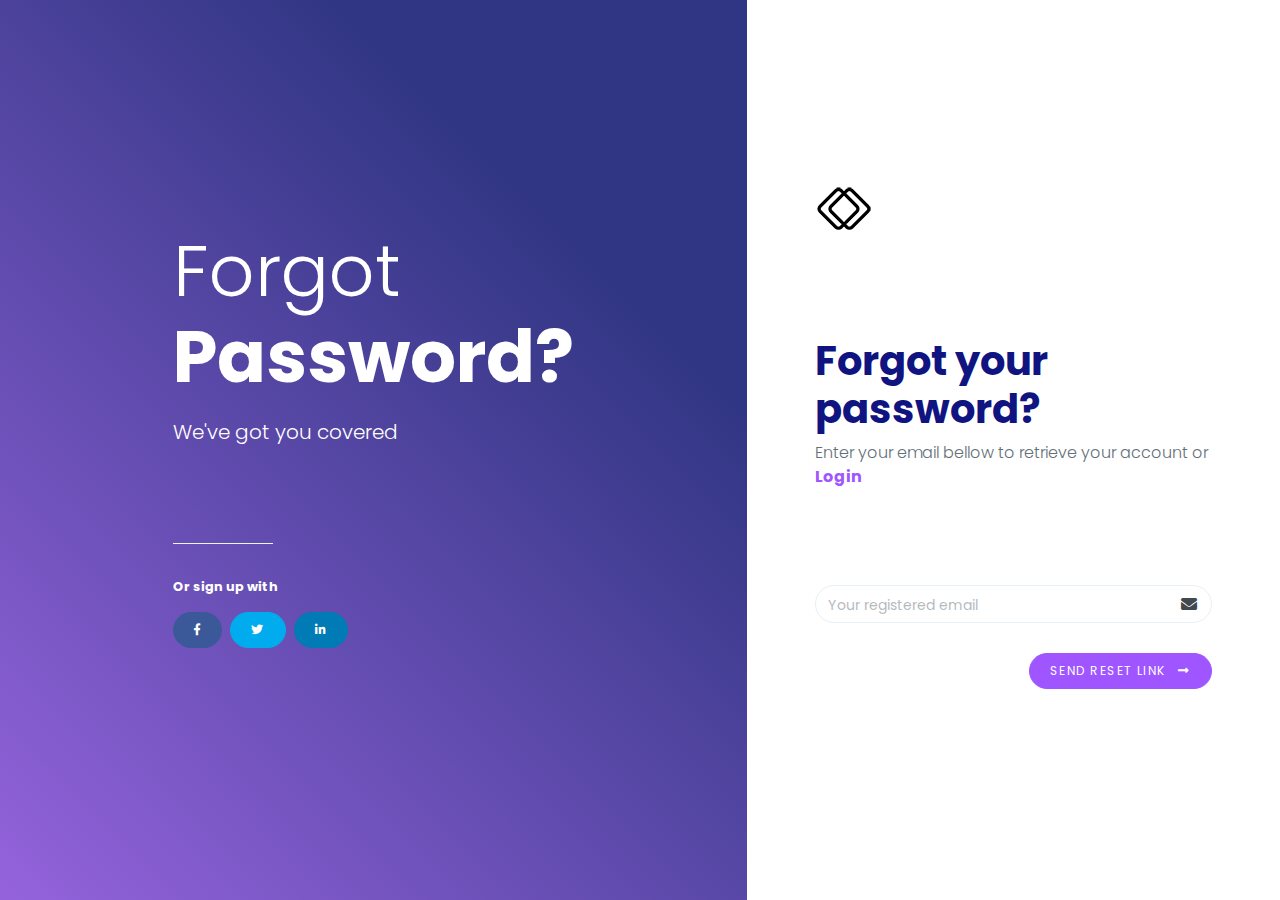
==== forgot.html @ 5815e065 "first commit" ====
<!doctype html>
<html lang="en">

<head>
	<meta charset="utf-8">
	<!--[if IE]><meta http-equiv="X-UA-Compatible" content="IE=edge" /><![endif]-->
	<title>Dashcore - Premium Software & Startup HTML</title>
	<meta name="description" content="">
	<meta name="viewport" content="width=device-width,initial-scale=1">
	<!-- Place favicon.ico in the root directory -->
	<link rel="apple-touch-icon" href="apple-touch-icon.png">
	<link rel="icon" href="favicon.ico">
	<link href="https://fonts.googleapis.com/css?family=Poppins:100,300,400,700,900" rel="stylesheet">
	<!-- <link href="https://fonts.googleapis.com/css?family=Open+Sans:300,400,700,800" rel="stylesheet"> -->
	<link href="https://fonts.googleapis.com/css?family=Caveat" rel="stylesheet">
	<!-- themeforest:css -->
	<link rel="stylesheet" href="css/aos.css">
	<link rel="stylesheet" href="css/bootstrap.css">
	<link rel="stylesheet" href="css/cookieconsent.min.css">
	<link rel="stylesheet" href="css/fontawesome-all.css">
	<link rel="stylesheet" href="css/helper.css">
	<link rel="stylesheet" href="css/magnific-popup.css">
	<link rel="stylesheet" href="css/odometer-theme-minimal.css">
	<link rel="stylesheet" href="css/pe-icon-7-stroke.css">
	<link rel="stylesheet" href="css/prettify.css">
	<link rel="stylesheet" href="css/simplebar.css">
	<link rel="stylesheet" href="css/smart_wizard.css">
	<link rel="stylesheet" href="css/smart_wizard_theme_arrows.css">
	<link rel="stylesheet" href="css/smart_wizard_theme_circles.css">
	<link rel="stylesheet" href="css/smart_wizard_theme_dots.css">
	<link rel="stylesheet" href="css/styles.css">
	<link rel="stylesheet" href="css/swiper.css">
	<!-- endinject -->
</head>

<body>
	<!--[if lt IE 8]>
<p class="browserupgrade">You are using an <strong>outdated</strong> browser. Please <a href="http://browsehappy.com/">upgrade your browser</a> to improve your experience.</p>
<![endif]-->
	<main>
		<div class="container-fluid">
			<div class="row align-items-center">
				<div class="col-md-6 col-lg-7 fullscreen-md d-flex justify-content-center align-items-center overlay gradient gradient-53 alpha-7 image-background cover" style="background-image:url(https://picsum.photos/1920/1200/?random&gravity=west)">
					<div class="content">
						<h2 class="display-4 display-md-3 color-1 mt-4 mt-md-0">Forgot
							<span class="bold d-block">Password?</span>
						</h2>
						<p class="lead color-1 alpha-5">We've got you covered</p>
						<hr class="mt-md-6 w-25">
						<div class="d-flex flex-column">
							<p class="small bold color-1">Or sign up with</p>
							<nav class="nav mb-4">
								<a class="btn btn-rounded btn-outline-2 brand-facebook mr-2" href="#">
									<i class="fab fa-facebook-f"></i>
								</a>
								<a class="btn btn-rounded btn-outline-2 brand-twitter mr-2" href="#">
									<i class="fab fa-twitter"></i>
								</a>
								<a class="btn btn-rounded btn-outline-2 brand-linkedin" href="#">
									<i class="fab fa-linkedin-in"></i>
								</a>
							</nav>
						</div>
					</div>
				</div>
				<div class="col-md-5 col-lg-4 mx-auto">
					<div class="forgot-form mt-5 mt-md-0">
						<img src="img/logo.png" class="logo img-responsive mb-4 mb-md-6" alt="">
						<h1 class="color-5 bold">Forgot your password?</h1>
						<p class="color-2 mt-0 mb-4 mb-md-6">Enter your email bellow to retrieve your account or
							<a href="login.html" class="accent bold">Login</a>
						</p>
						<form class="cozy" action="srv/login.php" data-validate-on="submit" novalidate>
							<div class="form-group has-icon">
								<input type="text" id="register_email" class="form-control form-control-rounded" placeholder="Your registered email">
								<i class="icon fas fa-envelope"></i>
							</div>
							<div class="form-group d-flex align-items-center justify-content-between">
								<button type="submit" class="btn btn-accent btn-rounded ml-auto">Send reset link
									<i class="fas fa-long-arrow-alt-right ml-2"></i>
								</button>
							</div>
						</form>
					</div>
				</div>
			</div>
		</div>
	</main>

	<!-- themeforest:js -->
	<script src="js/01.cookie-consent-util.js"></script>
	<script src="js/02.1.cookie-consent-themes.js"></script>
	<script src="js/02.2.cookie-consent-custom-css.js"></script>
	<script src="js/02.3.cookie-consent-informational.js"></script>
	<script src="js/02.4.cookie-consent-opt-out.js"></script>
	<script src="js/02.5.cookie-consent-opt-in.js"></script>
	<script src="js/02.6.cookie-consent-location.js"></script>

	<script src="js/jquery.js"></script>
	<script src="js/jquery.animatebar.js"></script>
	<script src="js/odometer.min.js"></script>
	<script src="js/simplebar.js"></script>
	<script src="js/swiper.js"></script>
	<script src="js/popper.js"></script>
	<script src="js/jquery.easing.min.js"></script>
	<script src="js/jquery.validate.js"></script>
	<script src="js/jquery.smartWizard.js"></script>
	<script src="js/bootstrap.js"></script>
	<script src="js/jquery.waypoints.js"></script>
	<script src="js/jquery.counterup.js"></script>
	<script src="js/modernizr-2.8.3.min.js"></script>
	<script src="js/aos.js"></script>
	<script src="js/particles.js"></script>
	<script src="js/typed.js"></script>
	<script src="js/prettify.js"></script>
	<script src="js/jquery.magnific-popup.js"></script>
	<script src="js/cookieconsent.min.js"></script>
	<script src="js/common-script.js"></script>
	<script src="js/forms.js"></script>
	<script src="js/site.js"></script>
	<!-- endinject -->
</body>

</html>
---- css/cookieconsent.min.css ----
.cc-window{opacity:1;transition:opacity 1s ease}.cc-window.cc-invisible{opacity:0}.cc-animate.cc-revoke{transition:transform 1s ease}.cc-animate.cc-revoke.cc-top{transform:translateY(-2em)}.cc-animate.cc-revoke.cc-bottom{transform:translateY(2em)}.cc-animate.cc-revoke.cc-active.cc-bottom,.cc-animate.cc-revoke.cc-active.cc-top,.cc-revoke:hover{transform:translateY(0)}.cc-grower{max-height:0;overflow:hidden;transition:max-height 1s}
.cc-link,.cc-revoke:hover{text-decoration:underline}.cc-revoke,.cc-window{position:fixed;overflow:hidden;box-sizing:border-box;font-family:Helvetica,Calibri,Arial,sans-serif;font-size:16px;line-height:1.5em;display:-ms-flexbox;display:flex;-ms-flex-wrap:nowrap;flex-wrap:nowrap;z-index:9999}.cc-window.cc-static{position:static}.cc-window.cc-floating{padding:2em;max-width:24em;-ms-flex-direction:column;flex-direction:column}.cc-window.cc-banner{padding:1em 1.8em;width:100%;-ms-flex-direction:row;flex-direction:row}.cc-revoke{padding:.5em}.cc-header{font-size:18px;font-weight:700}.cc-btn,.cc-close,.cc-link,.cc-revoke{cursor:pointer}.cc-link{opacity:.8;display:inline-block;padding:.2em}.cc-link:hover{opacity:1}.cc-link:active,.cc-link:visited{color:initial}.cc-btn{display:block;padding:.4em .8em;font-size:.9em;font-weight:700;border-width:2px;border-style:solid;text-align:center;white-space:nowrap}.cc-highlight .cc-btn:first-child{background-color:transparent;border-color:transparent}.cc-highlight .cc-btn:first-child:focus,.cc-highlight .cc-btn:first-child:hover{background-color:transparent;text-decoration:underline}.cc-close{display:block;position:absolute;top:.5em;right:.5em;font-size:1.6em;opacity:.9;line-height:.75}.cc-close:focus,.cc-close:hover{opacity:1}
.cc-revoke.cc-top{top:0;left:3em;border-bottom-left-radius:.5em;border-bottom-right-radius:.5em}.cc-revoke.cc-bottom{bottom:0;left:3em;border-top-left-radius:.5em;border-top-right-radius:.5em}.cc-revoke.cc-left{left:3em;right:unset}.cc-revoke.cc-right{right:3em;left:unset}.cc-top{top:1em}.cc-left{left:1em}.cc-right{right:1em}.cc-bottom{bottom:1em}.cc-floating>.cc-link{margin-bottom:1em}.cc-floating .cc-message{display:block;margin-bottom:1em}.cc-window.cc-floating .cc-compliance{-ms-flex:1 0 auto;flex:1 0 auto}.cc-window.cc-banner{-ms-flex-align:center;align-items:center}.cc-banner.cc-top{left:0;right:0;top:0}.cc-banner.cc-bottom{left:0;right:0;bottom:0}.cc-banner .cc-message{display:block;-ms-flex:1 1 auto;flex:1 1 auto;max-width:100%;margin-right:1em}.cc-compliance{display:-ms-flexbox;display:flex;-ms-flex-align:center;align-items:center;-ms-flex-line-pack:justify;align-content:space-between}.cc-floating .cc-compliance>.cc-btn{-ms-flex:1;flex:1}.cc-btn+.cc-btn{margin-left:.5em}
@media print{.cc-revoke,.cc-window{display:none}}@media screen and (max-width:900px){.cc-btn{white-space:normal}}@media screen and (max-width:414px) and (orientation:portrait),screen and (max-width:736px) and (orientation:landscape){.cc-window.cc-top{top:0}.cc-window.cc-bottom{bottom:0}.cc-window.cc-banner,.cc-window.cc-floating,.cc-window.cc-left,.cc-window.cc-right{left:0;right:0}.cc-window.cc-banner{-ms-flex-direction:column;flex-direction:column}.cc-window.cc-banner .cc-compliance{-ms-flex:1 1 auto;flex:1 1 auto}.cc-window.cc-floating{max-width:none}.cc-window .cc-message{margin-bottom:1em}.cc-window.cc-banner{-ms-flex-align:unset;align-items:unset}.cc-window.cc-banner .cc-message{margin-right:0}}
.cc-floating.cc-theme-classic{padding:1.2em;border-radius:5px}.cc-floating.cc-type-info.cc-theme-classic .cc-compliance{text-align:center;display:inline;-ms-flex:none;flex:none}.cc-theme-classic .cc-btn{border-radius:5px}.cc-theme-classic .cc-btn:last-child{min-width:140px}.cc-floating.cc-type-info.cc-theme-classic .cc-btn{display:inline-block}
.cc-theme-edgeless.cc-window{padding:0}.cc-floating.cc-theme-edgeless .cc-message{margin:2em 2em 1.5em}.cc-banner.cc-theme-edgeless .cc-btn{margin:0;padding:.8em 1.8em;height:100%}.cc-banner.cc-theme-edgeless .cc-message{margin-left:1em}.cc-floating.cc-theme-edgeless .cc-btn+.cc-btn{margin-left:0}
---- css/helper.css ----
/* HELPER CLASS 
 * -------------------------- */

/* FA based classes */

/*! Modified from font-awesome helper CSS classes - PIXEDEN
 *  Font Awesome 4.0.3 by @davegandy - http://fontawesome.io - @fontawesome
 *  License - http://fontawesome.io/license (CSS: MIT License)
 */

/* makes the font 33% larger relative to the icon container */
.pe-lg {
  font-size: 1.3333333333333333em;
  line-height: 0.75em;
  vertical-align: -15%;
}
.pe-2x {
  font-size: 2em;
}
.pe-3x {
  font-size: 3em;
}
.pe-4x {
  font-size: 4em;
}
.pe-5x {
  font-size: 5em;
}
.pe-fw {
  width: 1.2857142857142858em;
  text-align: center;
}
.pe-ul {
  padding-left: 0;
  margin-left: 2.142857142857143em;
  list-style-type: none;
}
.pe-ul > li {
  position: relative;
}
.pe-li {
  position: absolute;
  left: -2.142857142857143em;
  width: 2.142857142857143em;
  top: 0.14285714285714285em;
  text-align: center;
}
.pe-li.pe-lg {
  left: -1.8571428571428572em;
}
.pe-border {
  padding: .2em .25em .15em;
  border: solid 0.08em #eeeeee;
  border-radius: .1em;
}
.pull-right {
  float: right;
}
.pull-left {
  float: left;
}
.pe.pull-left {
  margin-right: .3em;
}
.pe.pull-right {
  margin-left: .3em;
}
.pe-spin {
  -webkit-animation: spin 2s infinite linear;
  -moz-animation: spin 2s infinite linear;
  -o-animation: spin 2s infinite linear;
  animation: spin 2s infinite linear;
}
@-moz-keyframes spin {
  0% {
    -moz-transform: rotate(0deg);
  }
  100% {
    -moz-transform: rotate(359deg);
  }
}
@-webkit-keyframes spin {
  0% {
    -webkit-transform: rotate(0deg);
  }
  100% {
    -webkit-transform: rotate(359deg);
  }
}
@-o-keyframes spin {
  0% {
    -o-transform: rotate(0deg);
  }
  100% {
    -o-transform: rotate(359deg);
  }
}
@-ms-keyframes spin {
  0% {
    -ms-transform: rotate(0deg);
  }
  100% {
    -ms-transform: rotate(359deg);
  }
}
@keyframes spin {
  0% {
    transform: rotate(0deg);
  }
  100% {
    transform: rotate(359deg);
  }
}
.pe-rotate-90 {
  filter: progid:DXImageTransform.Microsoft.BasicImage(rotation=1);
  -webkit-transform: rotate(90deg);
  -moz-transform: rotate(90deg);
  -ms-transform: rotate(90deg);
  -o-transform: rotate(90deg);
  transform: rotate(90deg);
}
.pe-rotate-180 {
  filter: progid:DXImageTransform.Microsoft.BasicImage(rotation=2);
  -webkit-transform: rotate(180deg);
  -moz-transform: rotate(180deg);
  -ms-transform: rotate(180deg);
  -o-transform: rotate(180deg);
  transform: rotate(180deg);
}
.pe-rotate-270 {
  filter: progid:DXImageTransform.Microsoft.BasicImage(rotation=3);
  -webkit-transform: rotate(270deg);
  -moz-transform: rotate(270deg);
  -ms-transform: rotate(270deg);
  -o-transform: rotate(270deg);
  transform: rotate(270deg);
}
.pe-flip-horizontal {
  filter: progid:DXImageTransform.Microsoft.BasicImage(rotation=0, mirror=1);
  -webkit-transform: scale(-1, 1);
  -moz-transform: scale(-1, 1);
  -ms-transform: scale(-1, 1);
  -o-transform: scale(-1, 1);
  transform: scale(-1, 1);
}
.pe-flip-vertical {
  filter: progid:DXImageTransform.Microsoft.BasicImage(rotation=2, mirror=1);
  -webkit-transform: scale(1, -1);
  -moz-transform: scale(1, -1);
  -ms-transform: scale(1, -1);
  -o-transform: scale(1, -1);
  transform: scale(1, -1);
}
.pe-stack {
  position: relative;
  display: inline-block;
  width: 2em;
  height: 2em;
  line-height: 2em;
  vertical-align: middle;
}
.pe-stack-1x,
.pe-stack-2x {
  position: absolute;
  left: 0;
  width: 100%;
  text-align: center;
}
.pe-stack-1x {
  line-height: inherit;
}
.pe-stack-2x {
  font-size: 2em;
}
.pe-inverse {
  color: #ffffff;
}

/* Custom classes / mods - PIXEDEN */
.pe-va {
  vertical-align: middle;
}

.pe-border {
  border: solid 0.08em #eaeaea;
}

[class^="pe-7s-"], [class*=" pe-7s-"] {
  display: inline-block;
}
---- css/odometer-theme-minimal.css ----
.odometer.odometer-auto-theme, .odometer.odometer-theme-minimal {
  display: inline-block;
  vertical-align: middle;
  *vertical-align: auto;
  *zoom: 1;
  *display: inline;
  position: relative;
}
.odometer.odometer-auto-theme .odometer-digit, .odometer.odometer-theme-minimal .odometer-digit {
  display: inline-block;
  vertical-align: middle;
  *vertical-align: auto;
  *zoom: 1;
  *display: inline;
  position: relative;
}
.odometer.odometer-auto-theme .odometer-digit .odometer-digit-spacer, .odometer.odometer-theme-minimal .odometer-digit .odometer-digit-spacer {
  display: inline-block;
  vertical-align: middle;
  *vertical-align: auto;
  *zoom: 1;
  *display: inline;
  visibility: hidden;
}
.odometer.odometer-auto-theme .odometer-digit .odometer-digit-inner, .odometer.odometer-theme-minimal .odometer-digit .odometer-digit-inner {
  text-align: left;
  display: block;
  position: absolute;
  top: 0;
  left: 0;
  right: 0;
  bottom: 0;
  overflow: hidden;
}
.odometer.odometer-auto-theme .odometer-digit .odometer-ribbon, .odometer.odometer-theme-minimal .odometer-digit .odometer-ribbon {
  display: block;
}
.odometer.odometer-auto-theme .odometer-digit .odometer-ribbon-inner, .odometer.odometer-theme-minimal .odometer-digit .odometer-ribbon-inner {
  display: block;
  -webkit-backface-visibility: hidden;
}
.odometer.odometer-auto-theme .odometer-digit .odometer-value, .odometer.odometer-theme-minimal .odometer-digit .odometer-value {
  display: block;
  -webkit-transform: translateZ(0);
}
.odometer.odometer-auto-theme .odometer-digit .odometer-value.odometer-last-value, .odometer.odometer-theme-minimal .odometer-digit .odometer-value.odometer-last-value {
  position: absolute;
}
.odometer.odometer-auto-theme.odometer-animating-up .odometer-ribbon-inner, .odometer.odometer-theme-minimal.odometer-animating-up .odometer-ribbon-inner {
  -webkit-transition: -webkit-transform 2s;
  -moz-transition: -moz-transform 2s;
  -ms-transition: -ms-transform 2s;
  -o-transition: -o-transform 2s;
  transition: transform 2s;
}
.odometer.odometer-auto-theme.odometer-animating-up.odometer-animating .odometer-ribbon-inner, .odometer.odometer-theme-minimal.odometer-animating-up.odometer-animating .odometer-ribbon-inner {
  -webkit-transform: translateY(-100%);
  -moz-transform: translateY(-100%);
  -ms-transform: translateY(-100%);
  -o-transform: translateY(-100%);
  transform: translateY(-100%);
}
.odometer.odometer-auto-theme.odometer-animating-down .odometer-ribbon-inner, .odometer.odometer-theme-minimal.odometer-animating-down .odometer-ribbon-inner {
  -webkit-transform: translateY(-100%);
  -moz-transform: translateY(-100%);
  -ms-transform: translateY(-100%);
  -o-transform: translateY(-100%);
  transform: translateY(-100%);
}
.odometer.odometer-auto-theme.odometer-animating-down.odometer-animating .odometer-ribbon-inner, .odometer.odometer-theme-minimal.odometer-animating-down.odometer-animating .odometer-ribbon-inner {
  -webkit-transition: -webkit-transform 2s;
  -moz-transition: -moz-transform 2s;
  -ms-transition: -ms-transform 2s;
  -o-transition: -o-transform 2s;
  transition: transform 2s;
  -webkit-transform: translateY(0);
  -moz-transform: translateY(0);
  -ms-transform: translateY(0);
  -o-transform: translateY(0);
  transform: translateY(0);
}
---- css/pe-icon-7-stroke.css ----
@font-face {
	font-family: 'Pe-icon-7-stroke';
	src:url('../fonts/Pe-icon-7-stroke.eot?d7yf1v');
	src:url('../fonts/Pe-icon-7-stroke.eot?#iefixd7yf1v') format('embedded-opentype'),
		url('../fonts/Pe-icon-7-stroke.woff?d7yf1v') format('woff'),
		url('../fonts/Pe-icon-7-stroke.ttf?d7yf1v') format('truetype'),
		url('../fonts/Pe-icon-7-stroke.svg?d7yf1v#Pe-icon-7-stroke') format('svg');
	font-weight: normal;
	font-style: normal;
}

[class^="pe-7s-"], [class*=" pe-7s-"] {
	display: inline-block;
	font-family: 'Pe-icon-7-stroke';
	speak: none;
	font-style: normal;
	font-weight: normal;
	font-variant: normal;
	text-transform: none;
	line-height: 1;

	/* Better Font Rendering =========== */
	-webkit-font-smoothing: antialiased;
	-moz-osx-font-smoothing: grayscale;
}

.pe-7s-album:before {
	content: "\e6aa";
}
.pe-7s-arc:before {
	content: "\e6ab";
}
.pe-7s-back-2:before {
	content: "\e6ac";
}
.pe-7s-bandaid:before {
	content: "\e6ad";
}
.pe-7s-car:before {
	content: "\e6ae";
}
.pe-7s-diamond:before {
	content: "\e6af";
}
.pe-7s-door-lock:before {
	content: "\e6b0";
}
.pe-7s-eyedropper:before {
	content: "\e6b1";
}
.pe-7s-female:before {
	content: "\e6b2";
}
.pe-7s-gym:before {
	content: "\e6b3";
}
.pe-7s-hammer:before {
	content: "\e6b4";
}
.pe-7s-headphones:before {
	content: "\e6b5";
}
.pe-7s-helm:before {
	content: "\e6b6";
}
.pe-7s-hourglass:before {
	content: "\e6b7";
}
.pe-7s-leaf:before {
	content: "\e6b8";
}
.pe-7s-magic-wand:before {
	content: "\e6b9";
}
.pe-7s-male:before {
	content: "\e6ba";
}
.pe-7s-map-2:before {
	content: "\e6bb";
}
.pe-7s-next-2:before {
	content: "\e6bc";
}
.pe-7s-paint-bucket:before {
	content: "\e6bd";
}
.pe-7s-pendrive:before {
	content: "\e6be";
}
.pe-7s-photo:before {
	content: "\e6bf";
}
.pe-7s-piggy:before {
	content: "\e6c0";
}
.pe-7s-plugin:before {
	content: "\e6c1";
}
.pe-7s-refresh-2:before {
	content: "\e6c2";
}
.pe-7s-rocket:before {
	content: "\e6c3";
}
.pe-7s-settings:before {
	content: "\e6c4";
}
.pe-7s-shield:before {
	content: "\e6c5";
}
.pe-7s-smile:before {
	content: "\e6c6";
}
.pe-7s-usb:before {
	content: "\e6c7";
}
.pe-7s-vector:before {
	content: "\e6c8";
}
.pe-7s-wine:before {
	content: "\e6c9";
}
.pe-7s-cloud-upload:before {
	content: "\e68a";
}
.pe-7s-cash:before {
	content: "\e68c";
}
.pe-7s-close:before {
	content: "\e680";
}
.pe-7s-bluetooth:before {
	content: "\e68d";
}
.pe-7s-cloud-download:before {
	content: "\e68b";
}
.pe-7s-way:before {
	content: "\e68e";
}
.pe-7s-close-circle:before {
	content: "\e681";
}
.pe-7s-id:before {
	content: "\e68f";
}
.pe-7s-angle-up:before {
	content: "\e682";
}
.pe-7s-wristwatch:before {
	content: "\e690";
}
.pe-7s-angle-up-circle:before {
	content: "\e683";
}
.pe-7s-world:before {
	content: "\e691";
}
.pe-7s-angle-right:before {
	content: "\e684";
}
.pe-7s-volume:before {
	content: "\e692";
}
.pe-7s-angle-right-circle:before {
	content: "\e685";
}
.pe-7s-users:before {
	content: "\e693";
}
.pe-7s-angle-left:before {
	content: "\e686";
}
.pe-7s-user-female:before {
	content: "\e694";
}
.pe-7s-angle-left-circle:before {
	content: "\e687";
}
.pe-7s-up-arrow:before {
	content: "\e695";
}
.pe-7s-angle-down:before {
	content: "\e688";
}
.pe-7s-switch:before {
	content: "\e696";
}
.pe-7s-angle-down-circle:before {
	content: "\e689";
}
.pe-7s-scissors:before {
	content: "\e697";
}
.pe-7s-wallet:before {
	content: "\e600";
}
.pe-7s-safe:before {
	content: "\e698";
}
.pe-7s-volume2:before {
	content: "\e601";
}
.pe-7s-volume1:before {
	content: "\e602";
}
.pe-7s-voicemail:before {
	content: "\e603";
}
.pe-7s-video:before {
	content: "\e604";
}
.pe-7s-user:before {
	content: "\e605";
}
.pe-7s-upload:before {
	content: "\e606";
}
.pe-7s-unlock:before {
	content: "\e607";
}
.pe-7s-umbrella:before {
	content: "\e608";
}
.pe-7s-trash:before {
	content: "\e609";
}
.pe-7s-tools:before {
	content: "\e60a";
}
.pe-7s-timer:before {
	content: "\e60b";
}
.pe-7s-ticket:before {
	content: "\e60c";
}
.pe-7s-target:before {
	content: "\e60d";
}
.pe-7s-sun:before {
	content: "\e60e";
}
.pe-7s-study:before {
	content: "\e60f";
}
.pe-7s-stopwatch:before {
	content: "\e610";
}
.pe-7s-star:before {
	content: "\e611";
}
.pe-7s-speaker:before {
	content: "\e612";
}
.pe-7s-signal:before {
	content: "\e613";
}
.pe-7s-shuffle:before {
	content: "\e614";
}
.pe-7s-shopbag:before {
	content: "\e615";
}
.pe-7s-share:before {
	content: "\e616";
}
.pe-7s-server:before {
	content: "\e617";
}
.pe-7s-search:before {
	content: "\e618";
}
.pe-7s-film:before {
	content: "\e6a5";
}
.pe-7s-science:before {
	content: "\e619";
}
.pe-7s-disk:before {
	content: "\e6a6";
}
.pe-7s-ribbon:before {
	content: "\e61a";
}
.pe-7s-repeat:before {
	content: "\e61b";
}
.pe-7s-refresh:before {
	content: "\e61c";
}
.pe-7s-add-user:before {
	content: "\e6a9";
}
.pe-7s-refresh-cloud:before {
	content: "\e61d";
}
.pe-7s-paperclip:before {
	content: "\e69c";
}
.pe-7s-radio:before {
	content: "\e61e";
}
.pe-7s-note2:before {
	content: "\e69d";
}
.pe-7s-print:before {
	content: "\e61f";
}
.pe-7s-network:before {
	content: "\e69e";
}
.pe-7s-prev:before {
	content: "\e620";
}
.pe-7s-mute:before {
	content: "\e69f";
}
.pe-7s-power:before {
	content: "\e621";
}
.pe-7s-medal:before {
	content: "\e6a0";
}
.pe-7s-portfolio:before {
	content: "\e622";
}
.pe-7s-like2:before {
	content: "\e6a1";
}
.pe-7s-plus:before {
	content: "\e623";
}
.pe-7s-left-arrow:before {
	content: "\e6a2";
}
.pe-7s-play:before {
	content: "\e624";
}
.pe-7s-key:before {
	content: "\e6a3";
}
.pe-7s-plane:before {
	content: "\e625";
}
.pe-7s-joy:before {
	content: "\e6a4";
}
.pe-7s-photo-gallery:before {
	content: "\e626";
}
.pe-7s-pin:before {
	content: "\e69b";
}
.pe-7s-phone:before {
	content: "\e627";
}
.pe-7s-plug:before {
	content: "\e69a";
}
.pe-7s-pen:before {
	content: "\e628";
}
.pe-7s-right-arrow:before {
	content: "\e699";
}
.pe-7s-paper-plane:before {
	content: "\e629";
}
.pe-7s-delete-user:before {
	content: "\e6a7";
}
.pe-7s-paint:before {
	content: "\e62a";
}
.pe-7s-bottom-arrow:before {
	content: "\e6a8";
}
.pe-7s-notebook:before {
	content: "\e62b";
}
.pe-7s-note:before {
	content: "\e62c";
}
.pe-7s-next:before {
	content: "\e62d";
}
.pe-7s-news-paper:before {
	content: "\e62e";
}
.pe-7s-musiclist:before {
	content: "\e62f";
}
.pe-7s-music:before {
	content: "\e630";
}
.pe-7s-mouse:before {
	content: "\e631";
}
.pe-7s-more:before {
	content: "\e632";
}
.pe-7s-moon:before {
	content: "\e633";
}
.pe-7s-monitor:before {
	content: "\e634";
}
.pe-7s-micro:before {
	content: "\e635";
}
.pe-7s-menu:before {
	content: "\e636";
}
.pe-7s-map:before {
	content: "\e637";
}
.pe-7s-map-marker:before {
	content: "\e638";
}
.pe-7s-mail:before {
	content: "\e639";
}
.pe-7s-mail-open:before {
	content: "\e63a";
}
.pe-7s-mail-open-file:before {
	content: "\e63b";
}
.pe-7s-magnet:before {
	content: "\e63c";
}
.pe-7s-loop:before {
	content: "\e63d";
}
.pe-7s-look:before {
	content: "\e63e";
}
.pe-7s-lock:before {
	content: "\e63f";
}
.pe-7s-lintern:before {
	content: "\e640";
}
.pe-7s-link:before {
	content: "\e641";
}
.pe-7s-like:before {
	content: "\e642";
}
.pe-7s-light:before {
	content: "\e643";
}
.pe-7s-less:before {
	content: "\e644";
}
.pe-7s-keypad:before {
	content: "\e645";
}
.pe-7s-junk:before {
	content: "\e646";
}
.pe-7s-info:before {
	content: "\e647";
}
.pe-7s-home:before {
	content: "\e648";
}
.pe-7s-help2:before {
	content: "\e649";
}
.pe-7s-help1:before {
	content: "\e64a";
}
.pe-7s-graph3:before {
	content: "\e64b";
}
.pe-7s-graph2:before {
	content: "\e64c";
}
.pe-7s-graph1:before {
	content: "\e64d";
}
.pe-7s-graph:before {
	content: "\e64e";
}
.pe-7s-global:before {
	content: "\e64f";
}
.pe-7s-gleam:before {
	content: "\e650";
}
.pe-7s-glasses:before {
	content: "\e651";
}
.pe-7s-gift:before {
	content: "\e652";
}
.pe-7s-folder:before {
	content: "\e653";
}
.pe-7s-flag:before {
	content: "\e654";
}
.pe-7s-filter:before {
	content: "\e655";
}
.pe-7s-file:before {
	content: "\e656";
}
.pe-7s-expand1:before {
	content: "\e657";
}
.pe-7s-exapnd2:before {
	content: "\e658";
}
.pe-7s-edit:before {
	content: "\e659";
}
.pe-7s-drop:before {
	content: "\e65a";
}
.pe-7s-drawer:before {
	content: "\e65b";
}
.pe-7s-download:before {
	content: "\e65c";
}
.pe-7s-display2:before {
	content: "\e65d";
}
.pe-7s-display1:before {
	content: "\e65e";
}
.pe-7s-diskette:before {
	content: "\e65f";
}
.pe-7s-date:before {
	content: "\e660";
}
.pe-7s-cup:before {
	content: "\e661";
}
.pe-7s-culture:before {
	content: "\e662";
}
.pe-7s-crop:before {
	content: "\e663";
}
.pe-7s-credit:before {
	content: "\e664";
}
.pe-7s-copy-file:before {
	content: "\e665";
}
.pe-7s-config:before {
	content: "\e666";
}
.pe-7s-compass:before {
	content: "\e667";
}
.pe-7s-comment:before {
	content: "\e668";
}
.pe-7s-coffee:before {
	content: "\e669";
}
.pe-7s-cloud:before {
	content: "\e66a";
}
.pe-7s-clock:before {
	content: "\e66b";
}
.pe-7s-check:before {
	content: "\e66c";
}
.pe-7s-chat:before {
	content: "\e66d";
}
.pe-7s-cart:before {
	content: "\e66e";
}
.pe-7s-camera:before {
	content: "\e66f";
}
.pe-7s-call:before {
	content: "\e670";
}
.pe-7s-calculator:before {
	content: "\e671";
}
.pe-7s-browser:before {
	content: "\e672";
}
.pe-7s-box2:before {
	content: "\e673";
}
.pe-7s-box1:before {
	content: "\e674";
}
.pe-7s-bookmarks:before {
	content: "\e675";
}
.pe-7s-bicycle:before {
	content: "\e676";
}
.pe-7s-bell:before {
	content: "\e677";
}
.pe-7s-battery:before {
	content: "\e678";
}
.pe-7s-ball:before {
	content: "\e679";
}
.pe-7s-back:before {
	content: "\e67a";
}
.pe-7s-attention:before {
	content: "\e67b";
}
.pe-7s-anchor:before {
	content: "\e67c";
}
.pe-7s-albums:before {
	content: "\e67d";
}
.pe-7s-alarm:before {
	content: "\e67e";
}
.pe-7s-airplay:before {
	content: "\e67f";
}
---- css/prettify.css ----
/**
 * @license
 * Copyright (C) 2015 Google Inc.
 *
 * Licensed under the Apache License, Version 2.0 (the "License");
 * you may not use this file except in compliance with the License.
 * You may obtain a copy of the License at
 *
 *      http://www.apache.org/licenses/LICENSE-2.0
 *
 * Unless required by applicable law or agreed to in writing, software
 * distributed under the License is distributed on an "AS IS" BASIS,
 * WITHOUT WARRANTIES OR CONDITIONS OF ANY KIND, either express or implied.
 * See the License for the specific language governing permissions and
 * limitations under the License.
 */

/* Pretty printing styles. Used with prettify.js. */


/* SPAN elements with the classes below are added by prettyprint. */
.pln { color: #000 }  /* plain text */

@media screen {
  .str { color: #080 }  /* string content */
  .kwd { color: #008 }  /* a keyword */
  .com { color: #800 }  /* a comment */
  .typ { color: #606 }  /* a type name */
  .lit { color: #066 }  /* a literal value */
  /* punctuation, lisp open bracket, lisp close bracket */
  .pun, .opn, .clo { color: #660 }
  .tag { color: #008 }  /* a markup tag name */
  .atn { color: #606 }  /* a markup attribute name */
  .atv { color: #080 }  /* a markup attribute value */
  .dec, .var { color: #606 }  /* a declaration; a variable name */
  .fun { color: red }  /* a function name */
}

/* Use higher contrast and text-weight for printable form. */
@media print, projection {
  .str { color: #060 }
  .kwd { color: #006; font-weight: bold }
  .com { color: #600; font-style: italic }
  .typ { color: #404; font-weight: bold }
  .lit { color: #044 }
  .pun, .opn, .clo { color: #440 }
  .tag { color: #006; font-weight: bold }
  .atn { color: #404 }
  .atv { color: #060 }
}

/* Put a border around prettyprinted code snippets. */
pre.prettyprint { padding: 2px; border: 1px solid #888 }

/* Specify class=linenums on a pre to get line numbering */
ol.linenums { margin-top: 0; margin-bottom: 0 } /* IE indents via margin-left */
li.L0,
li.L1,
li.L2,
li.L3,
li.L5,
li.L6,
li.L7,
li.L8 { list-style-type: none }
/* Alternate shading for lines */
li.L1,
li.L3,
li.L5,
li.L7,
li.L9 { background: #eee }
---- css/simplebar.css ----
/*!
 * 
 *         SimpleBar.js - v2.6.1
 *         Scrollbars, simpler.
 *         https://grsmto.github.io/simplebar/
 *         
 *         Made by Adrien Grsmto from a fork by Jonathan Nicol
 *         Under MIT License
 *       
 */
[data-simplebar] {
    position: relative;
    z-index: 0;
    overflow: hidden!important;
    max-height: inherit;
    -webkit-overflow-scrolling: touch; /* Trigger native scrolling for mobile, if not supported, plugin is used. */
}

[data-simplebar="init"] {
    display: -webkit-box;
    display: -ms-flexbox;
    display: flex;
}

.simplebar-scroll-content {
    overflow-x: hidden!important;
    overflow-y: scroll;
    min-width: 100%!important;
    max-height: inherit!important;
    -webkit-box-sizing: content-box!important;
            box-sizing: content-box!important;
}

.simplebar-content {
    overflow-y: hidden!important;
    overflow-x: scroll;
    -webkit-box-sizing: border-box!important;
            box-sizing: border-box!important;
    min-height: 100%!important;
}

.simplebar-track {
    z-index: 1;
    position: absolute;
    right: 0;
    bottom: 0;
    width: 11px;
}

.simplebar-scrollbar {
    position: absolute;
    right: 2px;
    width: 7px;
    min-height: 10px;
}

.simplebar-scrollbar:before {
    position: absolute;
    content: "";
    background: black;
    border-radius: 7px;
    left: 0;
    right: 0;
    opacity: 0;
    -webkit-transition: opacity 0.2s linear;
    transition: opacity 0.2s linear;
}

.simplebar-track:hover .simplebar-scrollbar:before,
.simplebar-track .simplebar-scrollbar.visible:before {
    /* When hovered, remove all transitions from drag handle */
    opacity: 0.5;
    -webkit-transition: opacity 0 linear;
    transition: opacity 0 linear;
}

.simplebar-track.vertical {
    top: 0;
}

.simplebar-track.vertical .simplebar-scrollbar:before {
    top: 2px;
    bottom: 2px;
}

.simplebar-track.horizontal {
    left: 0;
    width: auto;
    height: 11px;
}

.simplebar-track.horizontal .simplebar-scrollbar:before {
    height: 100%;
    left: 2px;
    right: 2px;
}

.horizontal.simplebar-track .simplebar-scrollbar {
    right: auto;
    top: 2px;
    height: 7px;
    min-height: 0;
    min-width: 10px;
    width: auto;
}
---- css/smart_wizard.css ----
/*!
 * SmartWizard v4.3.x
 * jQuery Wizard Plugin
 * http://www.techlaboratory.net/smartwizard
 *
 * Created by Dipu Raj
 * http://dipuraj.me
 *
 * Licensed under the terms of MIT License
 * https://github.com/techlab/SmartWizard/blob/master/LICENSE
 */

/* SmartWizard Basic CSS */
.sw-main {
    position: relative;
    display: block;
    margin: 0;
    padding: 0;
    border-radius: .25rem!important;
}

.sw-main .sw-container {
    display: block;
    margin: 0;
    padding: 0;
    position: relative;
}

.sw-main .step-content {
    display: none;
    position: relative;
    margin: 0;
}

.sw-main .sw-toolbar {
    margin-left: 0;
}

/* SmartWizard Theme: White */
.sw-theme-default {
    -webkit-box-shadow: 0px 1px 3px rgba(0, 0, 0, 0.3);
    box-shadow: 0px 1px 3px rgba(0, 0, 0, 0.3);
}

.sw-theme-default .sw-container {
    min-height: 250px;
}

.sw-theme-default .step-content {
    padding: 10px;
    border: 0px solid #D4D4D4;
    background-color: #FFF;
    text-align: left;
}

.sw-theme-default .sw-toolbar {
    background: #f9f9f9;
    border-radius: 0 !important;
    padding-left: 10px;
    padding-right: 10px;
    padding: 10px;
    margin-bottom: 0 !important;
}

.sw-theme-default .sw-toolbar-top {
    border-bottom-color: #ddd !important;
}

.sw-theme-default .sw-toolbar-bottom {
    border-top-color: #ddd !important;
}

.sw-theme-default > ul.step-anchor > li {
    position: relative;
    margin-right: 2px;
}

.sw-theme-default > ul.step-anchor > li > a, .sw-theme-default > ul.step-anchor > li > a:hover {
    border: none !important;
    color: #bbb;
    text-decoration: none;
    outline-style: none;
    background: transparent !important;
    border: none !important;
    cursor: not-allowed;
}

.sw-theme-default > ul.step-anchor > li.clickable > a:hover {
    color: #4285F4 !important;
    background: transparent !important;
    cursor: pointer;
}

.sw-theme-default > ul.step-anchor > li > a::after {
    content: "";
    background: #4285F4;
    height: 2px;
    position: absolute;
    width: 100%;
    left: 0px;
    bottom: 0px;
    -webkit-transition: all 250ms ease 0s;
    transition: all 250ms ease 0s;
    -webkit-transform: scale(0);
    -ms-transform: scale(0);
    transform: scale(0);
}

.sw-theme-default > ul.step-anchor > li.active > a {
    border: none !important;
    color: #4285F4 !important;
    background: transparent !important;
    cursor: pointer;
}

.sw-theme-default > ul.step-anchor > li.active > a::after {
    -webkit-transform: scale(1);
    -ms-transform: scale(1);
    transform: scale(1);
}

.sw-theme-default > ul.step-anchor > li.done > a {
    border: none !important;
    color: #000 !important;
    background: transparent !important;
    cursor: pointer;
}

.sw-theme-default > ul.step-anchor > li.done > a::after {
    background: #5cb85c;
    -webkit-transform: scale(1);
    -ms-transform: scale(1);
    transform: scale(1);
}

.sw-theme-default > ul.step-anchor > li.danger > a {
    border: none !important;
    color: #d9534f !important;
    /* background: #d9534f !important; */
    cursor: pointer;
}

.sw-theme-default > ul.step-anchor > li.danger > a::after {
    background: #d9534f;
    border-left-color: #f8d7da;
    -webkit-transform: scale(1);
    -ms-transform: scale(1);
    transform: scale(1);
}

.sw-theme-default > ul.step-anchor > li.disabled > a, .sw-theme-default > ul.step-anchor > li.disabled > a:hover {
    color: #eee !important;
    cursor: not-allowed;
}

/* Responsive CSS */
@media screen and (max-width: 768px) {
    .sw-theme-default > .nav-tabs > li {
        float: none !important;
    }
}

/* Common Loader */
.sw-loading::after {
    position: absolute;
    display: block;
    opacity: 1;
    content: "";
    top: 0;
    left: 0;
    height: 100%;
    width: 100%;
    background: rgba(255,255,255,.7);
    -webkit-transition: all .2s ease;
    transition: all .2s ease;
    z-index: 2;
}

.sw-loading::before {
    content: '';
    display: inline-block;
    position: absolute;
    top: 50%;
    left: 50%;
    z-index: 10;
    border: 10px solid #f3f3f3;
    border-radius: 50%;
    border-top: 10px solid #3498db;
    width: 80px;
    height: 80px;
    margin-top: -40px;
    margin-left: -40px;
    -webkit-animation: spin 1s linear infinite;
 /* Safari */
    animation: spin 1s linear infinite;
}

/* Safari */
@-webkit-keyframes spin {
    0% {
        -webkit-transform: rotate(0deg);
    }

    100% {
        -webkit-transform: rotate(360deg);
    }
}

@keyframes spin {
    0% {
        -webkit-transform: rotate(0deg);
        transform: rotate(0deg);
    }

    100% {
        -webkit-transform: rotate(360deg);
        transform: rotate(360deg);
    }
}
---- css/smart_wizard_theme_arrows.css ----
/*!
 * SmartWizard v4.3.x
 * jQuery Wizard Plugin
 * http://www.techlaboratory.net/smartwizard
 *
 * Created by Dipu Raj
 * http://dipuraj.me
 *
 * Licensed under the terms of MIT License
 * https://github.com/techlab/SmartWizard/blob/master/LICENSE
 */

/* SmartWizard Theme: Arrows */
.sw-theme-arrows {
    border-radius: 5px;
    border: 1px solid #ddd;
}

.sw-theme-arrows > .sw-container {
    min-height: 200px;
}

.sw-theme-arrows .step-content {
    padding: 0 10px;
    border: 0px solid #D4D4D4;
    background-color: #FFF;
    text-align: left;
}

.sw-theme-arrows .sw-toolbar {
    padding: 10px;
    margin-bottom: 0 !important;
}

.sw-theme-arrows > .sw-toolbar-top {
}

.sw-theme-arrows > .sw-toolbar-bottom {
}

.sw-theme-arrows > ul.step-anchor {
    border: 0;
    border-bottom: 1px solid #ddd;
    padding: 0px;
    background: #f5f5f5;
    border-radius: 0;
    border-top-right-radius: 5px;
    list-style: none;
    overflow: hidden;
}

.sw-theme-arrows > ul.step-anchor li+li:before {
    padding: 0;
}

.sw-theme-arrows > ul.step-anchor > li {
}

.sw-theme-arrows > ul.step-anchor > li > a, .sw-theme-arrows > ul.step-anchor > li > a:hover {
    color: #bbb;
    text-decoration: none;
    padding: 10px 0 10px 45px;
    position: relative;
    display: block;
    border: 0 !important;
    border-radius: 0;
    outline-style: none;
    background: #f5f5f5;
}

.sw-theme-arrows > ul.step-anchor > li > a:after {
    content: " ";
    display: block;
    width: 0;
    height: 0;
    border-top: 50px solid transparent;
    border-bottom: 50px solid transparent;
    border-left: 30px solid #f5f5f5;
    position: absolute;
    top: 50%;
    margin-top: -50px;
    left: 100%;
    z-index: 2;
}

.sw-theme-arrows > ul.step-anchor > li > a:before {
    content: " ";
    display: block;
    width: 0;
    height: 0;
    border-top: 50px solid transparent;
           /* Go big on the size, and let overflow hide */
    border-bottom: 50px solid transparent;
    border-left: 30px solid #ddd;
    position: absolute;
    top: 50%;
    margin-top: -50px;
    margin-left: 1px;
    left: 100%;
    z-index: 1;
}

.sw-theme-arrows > ul.step-anchor > li:first-child > a {
    padding-left: 15px;
}

.sw-theme-arrows > ul.step-anchor > li > a:hover {
    color: #bbb;
    text-decoration: none;
    outline-style: none;
    background: #f5f5f5;
    border-color: #f5f5f5;
}

.sw-theme-arrows > ul.step-anchor > li > a:hover:after {
    border-left-color: #f5f5f5;
}

.sw-theme-arrows > ul.step-anchor > li > a small {
}

.sw-theme-arrows > ul.step-anchor > li.clickable > a:hover {
    color: #4285F4 !important;
    background: #46b8da !important;
}

.sw-theme-arrows > ul.step-anchor > li.active > a {
    border-color: #5cb85c !important;
    color: #fff !important;
    background: #5cb85c !important;
}

.sw-theme-arrows > ul.step-anchor > li.active > a:after {
    border-left: 30px solid #5cb85c !important;
}

.sw-theme-arrows > ul.step-anchor > li.done > a {
    border-color: #b1dfbb !important;
 /*  #5cb85c */
    color: #fff !important;
    background: #b1dfbb !important;
}

.sw-theme-arrows > ul.step-anchor > li.done > a:after {
    border-left: 30px solid #b1dfbb;
 /* c3e6cb */;
}

.sw-theme-arrows > ul.step-anchor > li.danger > a {
    border-color: #d9534f !important;
    color: #fff !important;
    background: #d9534f !important;
}

.sw-theme-arrows > ul.step-anchor > li.danger > a:after {
    border-left: 30px solid #d9534f !important;
}

.sw-theme-arrows > ul.step-anchor > li.disabled > a, .sw-theme-arrows > ul.step-anchor > li.disabled > a:hover {
    color: #eee !important;
}

/* Responsive CSS */
@media screen and (max-width: 768px) {
    .sw-theme-arrows > ul.step-anchor {
        border: 0;
        background: #ddd !important;
    }

    .sw-theme-arrows > .nav-tabs > li {
        float: none !important;
        margin-bottom: 0;
    }

    .sw-theme-arrows > ul.step-anchor > li > a, .sw-theme-arrows > ul.step-anchor > li > a:hover {
        padding-left: 15px;
        margin-right: 0;
        margin-bottom: 1px;
    }

    .sw-theme-arrows > ul.step-anchor > li > a:after, .sw-theme-arrows > ul.step-anchor > li > a:before {
        display: none;
    }
}

/* Loader Custom Style */
.sw-theme-arrows::before {
    border: 10px solid #f3f3f3;
    border-top: 10px solid #5cb85c;
}
---- css/smart_wizard_theme_circles.css ----
/*!
 * SmartWizard v4.3.x
 * jQuery Wizard Plugin
 * http://www.techlaboratory.net/smartwizard
 *
 * Created by Dipu Raj
 * http://dipuraj.me
 *
 * Licensed under the terms of MIT License
 * https://github.com/techlab/SmartWizard/blob/master/LICENSE
 */

/* SmartWizard Theme: Circles */
.sw-theme-circles {
}

.sw-theme-circles .sw-container {
    min-height: 300px;
}

.sw-theme-circles .step-content {
    padding: 10px 0;
    background-color: #FFF;
    text-align: left;
}

.sw-theme-circles .sw-toolbar {
    background: #fff;
    padding-left: 10px;
    padding-right: 10px;
    margin-bottom: 0 !important;
}

.sw-theme-circles .sw-toolbar-top {
}

.sw-theme-circles .sw-toolbar-bottom {
    border-top-color: #ddd !important;
    border-bottom-color: #ddd !important;
}

.sw-theme-circles > ul.step-anchor {
    position: relative;
    background: #fff;
    border: none;
    list-style: none;
    margin-bottom: 40px;
}

.sw-theme-circles > ul.step-anchor:before {
    content: " ";
    position: absolute;
    top: 50%;
    bottom: 0;
    width: 100%;
    height: 5px;
    background-color: #f5f5f5;
    border-radius: 3px;
    z-index: 0;
}

.sw-theme-circles > ul.step-anchor > li {
    border: none;
    margin-left: 40px;
    z-index: 98;
}

.sw-theme-circles > ul.step-anchor > li > a {
    border: 2px solid #f5f5f5;
    background: #f5f5f5;
    width: 75px;
    height: 75px;
    text-align: center;
    padding: 25px 0;
    border-radius: 50%;
    -webkit-box-shadow: inset 0px 0px 0px 3px #fff !important;
    box-shadow: inset 0px 0px 0px 3px #fff !important;
    text-decoration: none;
    outline-style: none;
    z-index: 99;
    color: #bbb;
    background: #f5f5f5;
    line-height: 1;
}

.sw-theme-circles > ul.step-anchor > li > a:hover {
    color: #bbb;
    background: #f5f5f5;
    border-width: 2px;
}

.sw-theme-circles > ul.step-anchor > li > a > small {
    position: relative;
    bottom: -40px;
    color: #ccc;
}

.sw-theme-circles > ul.step-anchor > li.clickable > a:hover {
    color: #4285F4 !important;
}

.sw-theme-circles > ul.step-anchor > li.active > a {
    border-color: #5bc0de;
    color: #fff;
    background: #5bc0de;
}

.sw-theme-circles > ul.step-anchor > li.active > a > small {
    color: #5bc0de;
}

.sw-theme-circles > ul.step-anchor > li.done > a {
    border-color: #5cb85c;
    color: #fff;
    background: #5cb85c;
}

.sw-theme-circles > ul.step-anchor > li.done > a > small {
    color: #5cb85c;
}

.sw-theme-circles > ul.step-anchor > li.danger > a {
    border-color: #d9534f;
    color: #d9534f;
    background: #fff;
}

.sw-theme-circles > ul.step-anchor > li.danger > a > small {
    color: #d9534f;
}

.sw-theme-circles > ul.step-anchor > li.disabled > a, .sw-theme-circles > ul.step-anchor > li.disabled > a:hover {
    color: #eee !important;
}
---- css/smart_wizard_theme_dots.css ----
/*!
 * SmartWizard v4.3.x
 * jQuery Wizard Plugin
 * http://www.techlaboratory.net/smartwizard
 *
 * Created by Dipu Raj
 * http://dipuraj.me
 *
 * Licensed under the terms of MIT License
 * https://github.com/techlab/SmartWizard/blob/master/LICENSE
 */

/* SmartWizard Theme: Dots */
.sw-theme-dots {
}

.sw-theme-dots .sw-container {
    min-height: 300px;
}

.sw-theme-dots .step-content {
    padding: 10px 0;
    border: none;
    background-color: #FFF;
    text-align: left;
}

.sw-theme-dots .sw-toolbar {
    background: #fff;
    border-radius: 0 !important;
    padding-left: 10px;
    padding-right: 10px;
    margin-bottom: 0 !important;
}

.sw-theme-dots .sw-toolbar-top {
    border-bottom-color: #ddd !important;
}

.sw-theme-dots .sw-toolbar-bottom {
    border-top-color: #ddd !important;
    border-bottom-color: #ddd !important;
}

.sw-theme-dots > ul.step-anchor {
    position: relative;
    background: #fff;
    border: 0px solid #ccc !important;
    list-style: none;
}

.sw-theme-dots > ul.step-anchor:before {
    content: " ";
    position: absolute;
    top: 70px;
    bottom: 0;
    width: 100%;
    height: 5px;
    background-color: #f5f5f5;
    border-radius: 3px;
    z-order: 0;
    z-index: 95;
}

.sw-theme-dots > ul.step-anchor > li {
    border: none;
}
/* Anchors styles */
.sw-theme-dots > ul.step-anchor > li > a {
    position: relative;
    text-align: center;
    font-weight: bold;
    background: transparent;
    border: none;
    color: #ccc;
    text-decoration: none;
    outline-style: none;
    z-index: 96;
    display: block;
}

.sw-theme-dots > ul.step-anchor > li > a:before {
    content: ' ';
    position: absolute;
    bottom: 2px;
    left: 40%;
    margin-top: 10px;
    display: block;
    border-radius: 50%;
    color: #428bca;
    background: #f5f5f5;
    border: none;
    width: 30px;
    height: 30px;
    text-decoration: none;
    z-index: 98;
}

.sw-theme-dots > ul.step-anchor > li > a:after {
    content: ' ';
    position: relative;
    left: 43%;
    bottom: 2px;
    margin-top: 10px;
    display: block;
    width: 15px;
    height: 15px;
    background: #f5f5f5;
    border-radius: 50%;
    z-index: 99;
}

.sw-theme-dots > ul.step-anchor > li > a:hover {
    color: #ccc;
    background: transparent;
}

.sw-theme-dots > ul.step-anchor > li > a:focus {
    color: #ccc;
    border: none;
}

.sw-theme-dots > ul.step-anchor > li.clickable > a:hover {
    color: #999;
}
/* Active anchors */
.sw-theme-dots > ul.step-anchor > li.active > a {
    color: #5bc0de;
}

.sw-theme-dots > ul.step-anchor > li.active > a:hover {
    border: none;
}

.sw-theme-dots > ul.step-anchor > li.active > a:after {
    background: #5bc0de;
}
/* Done anchors */
.sw-theme-dots > ul.step-anchor > li.done > a {
    color: #5cb85c;
}

.sw-theme-dots > ul.step-anchor > li.done > a:after {
    background: #5cb85c;
}
/* Danger anchors */
.sw-theme-dots > ul.step-anchor > li.danger > a {
    color: #d9534f;
}

.sw-theme-dots > ul.step-anchor > li.danger > a:after {
    background: #d9534f;
}

.sw-theme-dots > ul.step-anchor > li.disabled > a, .sw-theme-dots > ul.step-anchor > li.disabled > a:hover {
    color: #eee !important;
}

.sw-theme-dots > ul.step-anchor > li.disabled > a:after {
    background: #eee;
}

/* Responsive CSS */
@media screen and (max-width: 768px) {
    .sw-theme-dots > ul.step-anchor:before {
        top: 0;
        bottom: 0;
        left: 10px;
        width: 5px;
        height: 100%;
        background-color: #f5f5f5;
        display: block;
        margin-right: 10px;
    }

    .sw-theme-dots > ul.step-anchor > li {
        margin-left: 20px;
        display: block;
        clear: both;
    }

    .sw-theme-dots > ul.step-anchor > li > a {
        text-align: left;
        margin-left: 0;
        display: block;
    }

    .sw-theme-dots > ul.step-anchor > li > a:before {
        top: 5px;
        left: -23px;
        margin-right: 10px;
        display: block;
    }

    .sw-theme-dots > ul.step-anchor > li > a:after {
        top: -38px;
        left: -31px;
        margin-right: 10px;
        display: block;
    }
}
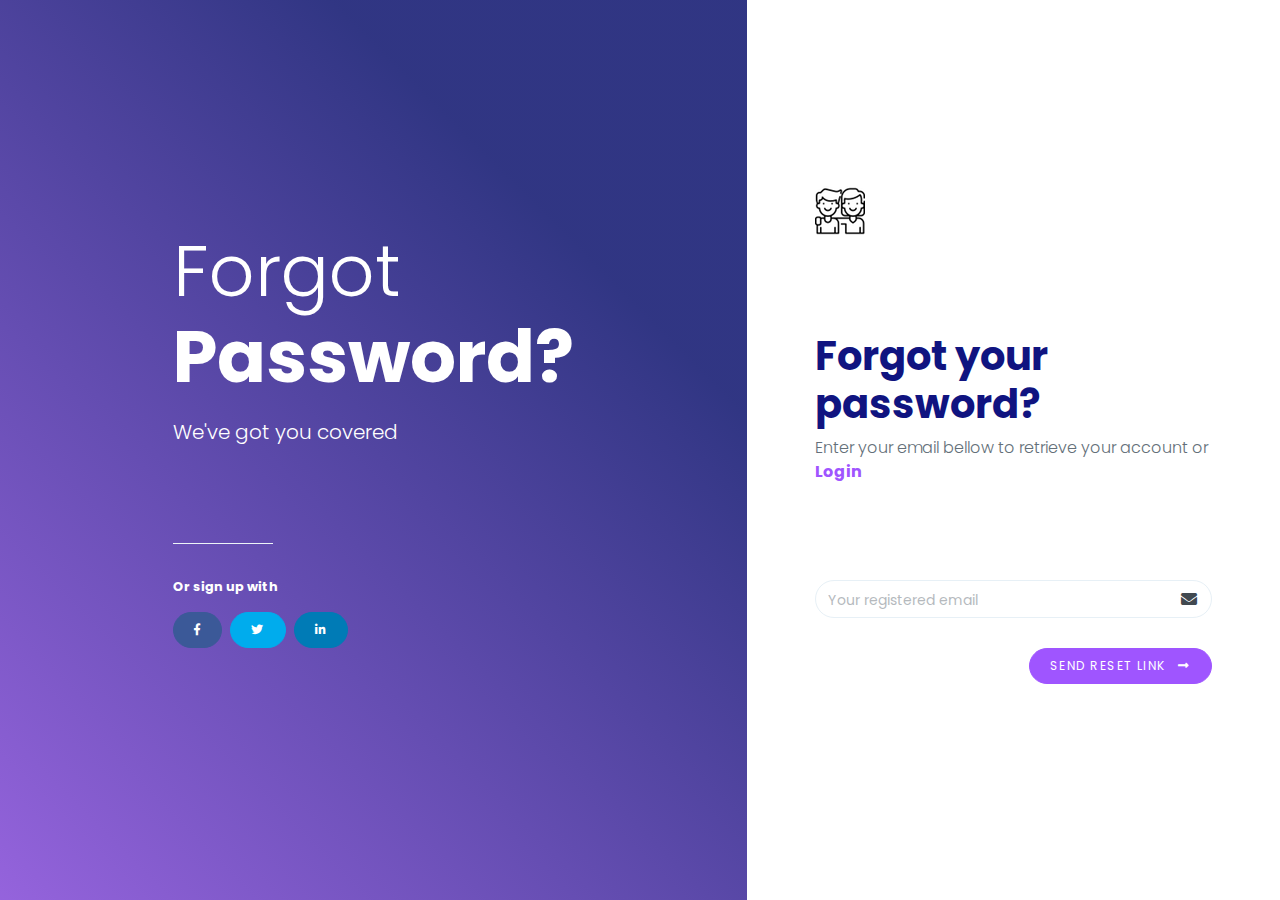
==== commit cbf99825: "Clean up" ====
--- a/forgot.html
+++ b/forgot.html
@@ -4,7 +4,7 @@
 <head>
 	<meta charset="utf-8">
 	<!--[if IE]><meta http-equiv="X-UA-Compatible" content="IE=edge" /><![endif]-->
-	<title>Dashcore - Premium Software & Startup HTML</title>
+	<title>Ava - </title>
 	<meta name="description" content="">
 	<meta name="viewport" content="width=device-width,initial-scale=1">
 	<!-- Place favicon.ico in the root directory -->
@@ -13,7 +13,7 @@
 	<link href="https://fonts.googleapis.com/css?family=Poppins:100,300,400,700,900" rel="stylesheet">
 	<!-- <link href="https://fonts.googleapis.com/css?family=Open+Sans:300,400,700,800" rel="stylesheet"> -->
 	<link href="https://fonts.googleapis.com/css?family=Caveat" rel="stylesheet">
-	<!-- themeforest:css -->
+	<!-- :css -->
 	<link rel="stylesheet" href="css/aos.css">
 	<link rel="stylesheet" href="css/bootstrap.css">
 	<link rel="stylesheet" href="css/cookieconsent.min.css">
@@ -65,7 +65,7 @@
 				</div>
 				<div class="col-md-5 col-lg-4 mx-auto">
 					<div class="forgot-form mt-5 mt-md-0">
-						<img src="img/logo.png" class="logo img-responsive mb-4 mb-md-6" alt="">
+						<img src="img/friendship.png" class="logo img-responsive mb-4 mb-md-6" alt="">
 						<h1 class="color-5 bold">Forgot your password?</h1>
 						<p class="color-2 mt-0 mb-4 mb-md-6">Enter your email bellow to retrieve your account or
 							<a href="login.html" class="accent bold">Login</a>
@@ -87,7 +87,7 @@
 		</div>
 	</main>
 
-	<!-- themeforest:js -->
+	<!-- :js -->
 	<script src="js/01.cookie-consent-util.js"></script>
 	<script src="js/02.1.cookie-consent-themes.js"></script>
 	<script src="js/02.2.cookie-consent-custom-css.js"></script>
--- a/css/styles.css
+++ b/css/styles.css
@@ -1,6 +1,4 @@
 /* ~~~~~~~~~~~~~~~~~~~~~~~~~~~~~~~~~~~~~~~~~~~~~~~~~~~~~~~~~~~~~~~~~~~~~~~~~~~~~~~~~~~~~~~~~~~~~~~~~~~~~~~~~
- * Title:   Dashcore - Sass & Startup HTML Template - Main CSS file
- * Author:  http://themeforest.net/user/5studios | www.5studios.net
  ~~~~~~~~~~~~~~~~~~~~~~~~~~~~~~~~~~~~~~~~~~~~~~~~~~~~~~~~~~~~~~~~~~~~~~~~~~~~~~~~~~~~~~~~~~~~~~~~~~~~~~~~~~~
 
 [ TABLE OF CONTENTS ]
